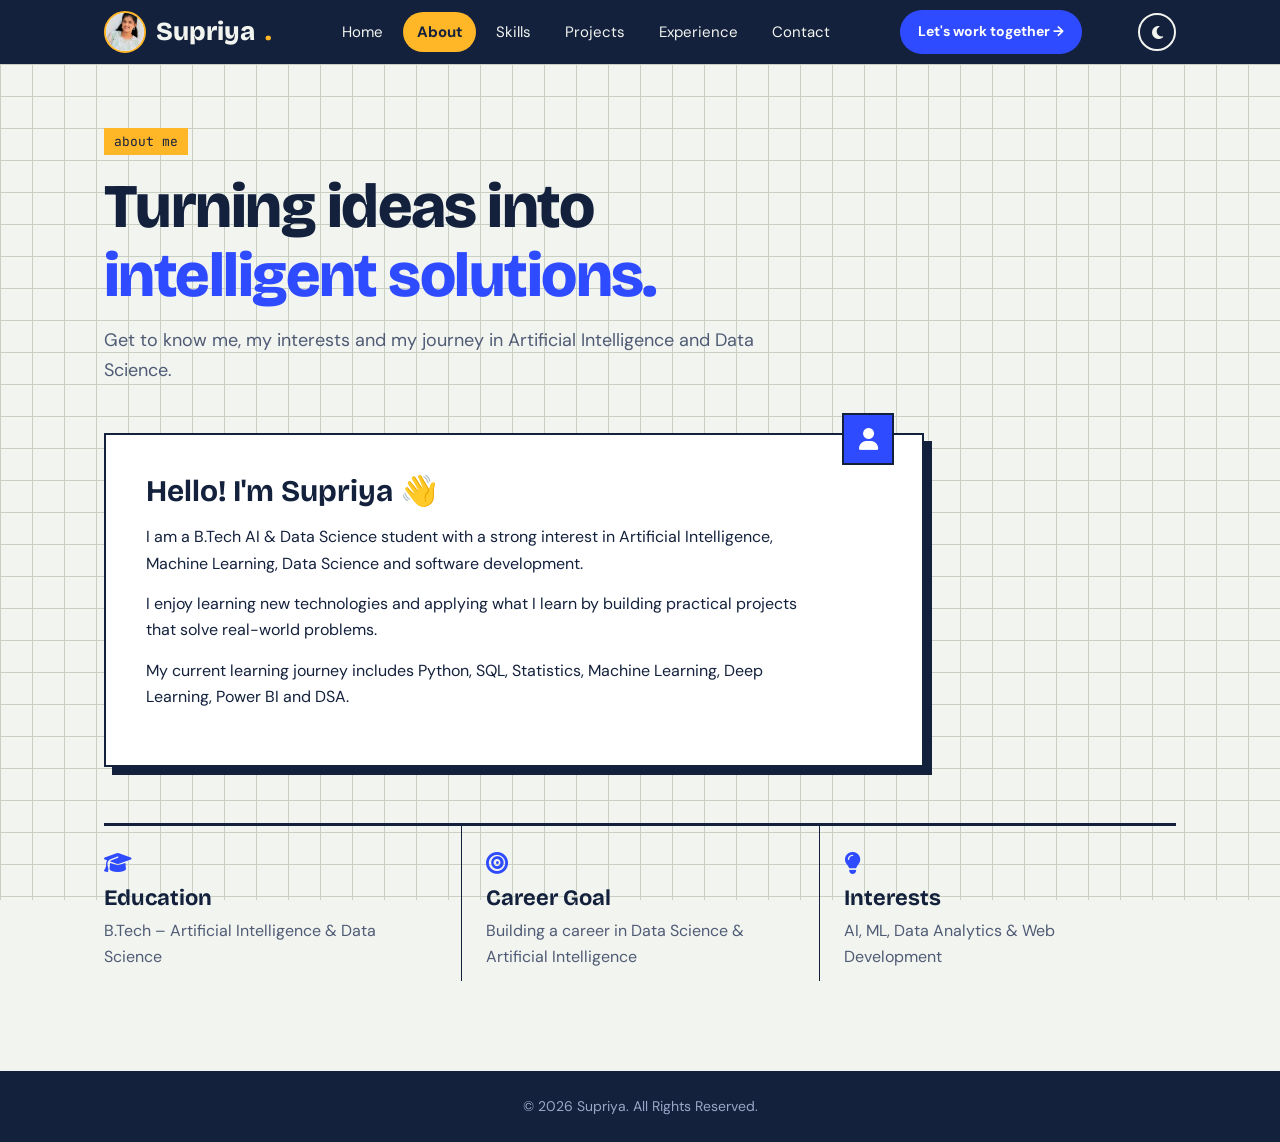
==== portfolio/about.html @ 954cf928 "Add my portfolio" ====
<!DOCTYPE html>
<html lang="en">

<head>

    <meta charset="UTF-8">
    <meta name="viewport" content="width=device-width, initial-scale=1.0">

    <title>About | Supriya</title>

    <link rel="preconnect" href="https://fonts.googleapis.com">
    <link href="https://fonts.googleapis.com/css2?family=Bricolage+Grotesque:wght@600;800&family=DM+Sans:wght@400;500;700&family=JetBrains+Mono&display=swap" rel="stylesheet">
    <link rel="stylesheet" href="style.css">

    <link rel="stylesheet"
          href="https://cdnjs.cloudflare.com/ajax/libs/font-awesome/6.5.2/css/all.min.css">

</head>

<body>
<div class="progress" id="progress"></div>

<header class="navbar">

    <div class="nav-container">

        <a href="index.html" class="logo">
            <img class="logo-photo" src="images/photo.jpeg" alt="Supriya">
            Supriya<span>.</span>
        </a>

        <nav>
            <a href="index.html">Home</a>
            <a href="about.html" class="active">About</a>
            <a href="skills.html">Skills</a>
            <a href="projects.html">Projects</a>
            <a href="experience.html">Experience</a>
            <a href="contact.html">Contact</a>
        </nav>

        <a href="contact.html" class="work-btn">
            Let's work together →
        </a>

        <button class="theme-btn" aria-label="Toggle dark mode" title="Toggle theme"><i class="fa-solid fa-moon"></i></button>

        <button class="menu-btn" aria-label="Menu">☰</button>

    </div>

</header>


<main class="inner-page">

    <div class="page-heading">

        <span>ABOUT ME</span>

        <h1>
            Turning ideas into
            <strong>intelligent solutions.</strong>
        </h1>

        <p>
            Get to know me, my interests and my journey in
            Artificial Intelligence and Data Science.
        </p>

    </div>


    <div class="about-top about-solo">
    <div class="about-card">

        <div class="about-icon">
            <i class="fa-solid fa-user"></i>
        </div>

        <h2>Hello! I'm Supriya 👋</h2>

        <p>
            I am a B.Tech AI & Data Science student with a strong interest
            in Artificial Intelligence, Machine Learning, Data Science
            and software development.
        </p>

        <p>
            I enjoy learning new technologies and applying what I learn
            by building practical projects that solve real-world problems.
        </p>

        <p>
            My current learning journey includes Python, SQL, Statistics,
            Machine Learning, Deep Learning, Power BI and DSA.
        </p>

    </div>


    </div>

<div class="about-grid">

        <div class="info-box">

            <i class="fa-solid fa-graduation-cap"></i>

            <h3>Education</h3>

            <p>
                B.Tech – Artificial Intelligence & Data Science
            </p>

        </div>


        <div class="info-box">

            <i class="fa-solid fa-bullseye"></i>

            <h3>Career Goal</h3>

            <p>
                Building a career in Data Science & Artificial Intelligence
            </p>

        </div>


        <div class="info-box">

            <i class="fa-solid fa-lightbulb"></i>

            <h3>Interests</h3>

            <p>
                AI, ML, Data Analytics & Web Development
            </p>

        </div>

    </div>

</main>


<footer>
    © 2026 Supriya. All Rights Reserved.
</footer>

<button class="to-top" id="toTop" aria-label="Back to top">↑</button>
<script src="script.js"></script>

</body>
</html>
---- portfolio/style.css ----
/* ===== Graph-paper / lab-notebook theme ===== */
:root{
  --paper:#F2F4EF; --ink:#14213D; --cobalt:#2F4BFF; --marigold:#FFB627;
  --rule:#C9D0C3; --white:#FFFFFF; --muted:#4F5B75;
  --head:'Bricolage Grotesque',Georgia,serif; --body:'DM Sans',Arial,sans-serif; --mono:'JetBrains Mono',Consolas,monospace;
}
*{margin:0;padding:0;box-sizing:border-box}
html{scroll-behavior:smooth}
body{font-family:var(--body);color:var(--ink);line-height:1.65;background-color:var(--paper);
  background-image:linear-gradient(var(--rule) 1px,transparent 1px),linear-gradient(90deg,var(--rule) 1px,transparent 1px);
  background-size:32px 32px;background-attachment:fixed}
a{text-decoration:none;color:inherit}
:focus-visible{outline:3px solid var(--cobalt);outline-offset:3px}
h1,h2,h3{font-family:var(--head);line-height:1.1}

/* NAV */
.navbar{position:sticky;top:0;z-index:1000;background:var(--ink);color:var(--paper)}
.nav-container{max-width:1120px;margin:auto;padding:0 24px;height:64px;display:flex;align-items:center;justify-content:space-between;gap:20px}
.logo{display:flex;align-items:center;gap:10px;font-family:var(--head);font-size:26px;font-weight:800}
.logo-photo{width:42px;height:42px;border-radius:50%;object-fit:cover;object-position:50% 20%;border:2px solid var(--marigold);background:var(--white)}
.logo span{color:var(--marigold)}
nav{display:flex;gap:6px}
nav a{padding:8px 14px;font-size:15px;border-radius:999px;transition:background .2s}
nav a:hover{background:rgba(255,255,255,.12)}
nav a.active{background:var(--marigold);color:var(--ink);font-weight:700}
.work-btn{background:var(--cobalt);color:#fff;padding:10px 18px;border-radius:999px;font-weight:700;font-size:14px;white-space:nowrap}
.work-btn:hover{background:#4a63ff}
.menu-btn{display:none;background:none;border:2px solid var(--paper);color:var(--paper);font-size:20px;padding:2px 10px;border-radius:8px;cursor:pointer}

/* HOME */
.home-page{max-width:1120px;margin:auto;padding:72px 24px 90px}
.home-content{display:grid;grid-template-columns:1.1fr .9fr;gap:56px;align-items:center}
.badge{display:inline-block;font-family:var(--mono);font-size:13px;background:var(--white);border:2px solid var(--ink);padding:4px 12px;margin-bottom:22px}
.home-text h1{font-size:clamp(44px,6.5vw,76px);font-weight:800;letter-spacing:-.03em;margin-bottom:22px}
.home-text h1 span{background:linear-gradient(transparent 58%,var(--marigold) 58%);padding:0 4px}
.home-text h2{font-family:var(--body);font-size:20px;font-weight:500;color:var(--muted);max-width:30em;margin-bottom:16px;line-height:1.5}
.home-text h2 span{color:var(--ink);font-weight:700}
.home-text p{max-width:34em;margin-bottom:30px;color:var(--muted)}
.home-buttons{display:flex;gap:14px;flex-wrap:wrap;margin-bottom:30px}
.primary-btn,.outline-btn{display:inline-flex;align-items:center;gap:10px;padding:13px 24px;font-weight:700;border:2px solid var(--ink);transition:transform .15s,box-shadow .15s}
.primary-btn{background:var(--ink);color:var(--paper);box-shadow:5px 5px 0 var(--marigold)}
.outline-btn{background:var(--white);box-shadow:5px 5px 0 var(--cobalt)}
.primary-btn:hover,.outline-btn:hover{transform:translate(-2px,-2px)}
.social-icons{display:flex;gap:12px}
.social-icons a{width:44px;height:44px;display:grid;place-items:center;border:2px solid var(--ink);background:var(--white);font-size:18px}
.social-icons a:hover{background:var(--cobalt);color:#fff}

/* CODE BOX (hero centrepiece) */
.code-box{background:var(--ink);color:#E8ECF8;border:2px solid var(--ink);box-shadow:12px 12px 0 var(--cobalt);font-family:var(--mono);font-size:14px}
.code-header{display:flex;justify-content:space-between;align-items:center;padding:12px 16px;border-bottom:1px solid rgba(255,255,255,.15);color:#9AA6C6;font-size:13px}
.code-header div{display:flex;gap:7px}
.code-header span.red,.code-header span.yellow,.code-header span.green{width:11px;height:11px;border-radius:50%;display:block}
.red{background:#FF6B6B}.yellow{background:var(--marigold)}.green{background:#4ADE80}
.code{padding:20px 18px}
.code p{margin-bottom:6px;white-space:pre-wrap}
.num{display:inline-block;width:28px;color:#5C688A}
.comment{color:#7F8BAE}.purple{color:#9DB0FF}.orange{color:var(--marigold)}


/* INNER PAGES */
.inner-page{max-width:1120px;margin:auto;padding:64px 24px 90px}
.page-heading{margin-bottom:48px;max-width:720px}
.page-heading>span{display:inline-block;font-family:var(--mono);font-size:13px;background:var(--marigold);padding:3px 10px;margin-bottom:18px;text-transform:lowercase}
.page-heading h1{font-size:clamp(38px,5.5vw,62px);font-weight:800;letter-spacing:-.025em;margin-bottom:16px}
.page-heading h1 strong{display:block;color:var(--cobalt);font-weight:800}
.page-heading p{color:var(--muted);font-size:18px}

/* ABOUT */
.about-top{display:grid;grid-template-columns:300px 1fr;gap:40px;align-items:start;margin-bottom:56px}
.about-photo{border:2px solid var(--ink);box-shadow:8px 8px 0 var(--marigold);background:var(--white);padding:10px;transform:rotate(-1.5deg)}
.about-photo img{display:block;width:100%;aspect-ratio:4/5;object-fit:cover;object-position:50% 20%}
.about-card{background:var(--white);border:2px solid var(--ink);box-shadow:8px 8px 0 var(--ink);padding:40px;max-width:820px;position:relative}
.about-icon{position:absolute;top:-22px;right:28px;width:52px;height:52px;display:grid;place-items:center;background:var(--cobalt);color:#fff;font-size:22px;border:2px solid var(--ink)}
.about-card h2{font-size:30px;margin-bottom:16px}
.about-card p{margin-bottom:14px;max-width:62ch}
.about-grid{display:grid;grid-template-columns:repeat(3,1fr);border-top:3px solid var(--ink)}
@media(max-width:860px){.about-top{grid-template-columns:1fr}.about-photo{max-width:280px}}
.info-box{padding:26px 24px 10px 0}
.info-box+.info-box{padding-left:24px;border-left:1px solid var(--ink)}
.info-box i{font-size:22px;color:var(--cobalt);margin-bottom:12px}
.info-box h3{font-size:22px;margin-bottom:8px}
.info-box p{color:var(--muted)}

/* SKILLS (ruled grid, any card count) */
.skills-page-grid{display:grid;grid-template-columns:repeat(4,1fr);gap:2px;border:2px solid var(--ink);background:var(--ink)}
.skill-large-card{padding:28px 22px;background:var(--white);transition:background .2s}
.skill-large-card:hover{background:var(--marigold)}
.skill-large-card i{font-size:30px;color:var(--cobalt);margin-bottom:16px;display:block}
.skill-large-card:hover i{color:var(--ink)}
.skill-large-card h2{font-size:21px;margin-bottom:6px}
.skill-large-card p{font-size:14.5px;color:var(--muted)}
.skill-large-card:hover p{color:var(--ink)}

/* PROJECTS */
.project-page-grid{display:grid;grid-template-columns:repeat(3,1fr);gap:32px}
.project-box{background:var(--white);border:2px solid var(--ink);box-shadow:7px 7px 0 var(--ink);padding:28px;display:flex;flex-direction:column;transition:transform .15s,box-shadow .15s}
.project-box:nth-child(2){box-shadow:7px 7px 0 var(--cobalt)}
.project-box:nth-child(3){box-shadow:7px 7px 0 var(--marigold)}
.project-box:hover{transform:translate(-3px,-3px)}
.project-box-icon{width:54px;height:54px;display:grid;place-items:center;background:var(--ink);color:var(--marigold);font-size:22px;margin-bottom:20px}
.project-box h2{font-size:25px;margin-bottom:10px}
.project-box p{color:var(--muted);margin-bottom:18px;flex:1}
.project-tags{display:flex;flex-wrap:wrap;gap:8px;margin-bottom:22px}
.project-tags span{font-family:var(--mono);font-size:12px;border:1px solid var(--ink);padding:2px 9px}
.view-project{font-weight:700;color:var(--cobalt);border-bottom:2px solid currentColor;align-self:flex-start}
.view-project:hover{color:var(--ink)}

/* EXPERIENCE (timeline) */
.experience-page{position:relative;max-width:820px;padding-left:44px}
.experience-page::before{content:"";position:absolute;left:19px;top:8px;bottom:8px;width:3px;background:var(--ink)}
.experience-box{position:relative;display:block;background:var(--white);border:2px solid var(--ink);padding:26px 28px;margin-bottom:30px}
.experience-icon{position:absolute;left:-44px;top:22px;width:40px;height:40px;display:grid;place-items:center;background:var(--marigold);border:2px solid var(--ink);border-radius:50%;font-size:16px}
.experience-box h2{font-size:28px}
.experience-box h3{font-family:var(--body);font-size:17px;font-weight:600;color:var(--cobalt);margin:4px 0 10px}
.experience-type{display:inline-block;font-family:var(--mono);font-size:12px;background:var(--paper);border:1px solid var(--ink);padding:2px 9px;margin-bottom:14px}
.experience-box ul{padding-left:20px;color:var(--muted)}
.experience-box li{margin-bottom:4px}

/* CONTACT */
.contact-page{max-width:1120px;margin:auto;padding:64px 24px 90px}
.contact-title{margin-bottom:44px}
.contact-title h1{font-size:clamp(38px,5.5vw,62px);font-weight:800;letter-spacing:-.025em;max-width:12em}
.contact-title div{width:96px;height:8px;background:var(--marigold);margin-top:18px}
.contact-content{display:grid;grid-template-columns:1.2fr .8fr;gap:48px;align-items:start}
.contact-form{background:var(--white);border:2px solid var(--ink);box-shadow:8px 8px 0 var(--cobalt);padding:34px}
.contact-form label{display:block;font-weight:700;margin:16px 0 6px}
.contact-form label:first-child{margin-top:0}
.contact-form input,.contact-form textarea{width:100%;padding:12px 14px;font:inherit;border:2px solid var(--ink);background:var(--paper);border-radius:0}
.contact-form input:focus,.contact-form textarea:focus{outline:3px solid var(--cobalt);background:#fff}
.contact-form textarea{resize:vertical}
.contact-form button{margin-top:22px;padding:13px 28px;font:inherit;font-weight:700;color:var(--paper);background:var(--ink);border:2px solid var(--ink);box-shadow:5px 5px 0 var(--marigold);cursor:pointer}
.contact-form button:hover{background:var(--cobalt)}
.contact-intro{font-size:20px;font-family:var(--head);font-weight:600;margin-bottom:18px}
.contact-info a{display:block;padding:16px 0;border-top:2px solid var(--ink);font-weight:500;word-break:break-word}
.contact-info a:last-child{border-bottom:2px solid var(--ink)}
.contact-info a:hover{color:var(--cobalt);padding-left:10px;transition:padding .2s}

footer{background:var(--ink);color:#9AA6C6;text-align:center;padding:24px;font-size:14px}

/* RESPONSIVE */
@media(max-width:960px){
  .home-content,.contact-content{grid-template-columns:1fr}
  .skills-page-grid{grid-template-columns:repeat(2,1fr)}
  .project-page-grid{grid-template-columns:1fr 1fr}
}
@media(max-width:720px){
  .menu-btn{display:block}
  .work-btn{display:none}
  nav{display:none;position:absolute;top:64px;left:0;right:0;flex-direction:column;background:var(--ink);padding:12px 24px 20px}
  nav.mobile-show{display:flex}
  .about-grid{grid-template-columns:1fr}
  .info-box+.info-box{padding-left:0;border-left:0;border-top:1px solid var(--ink)}
  .project-page-grid{grid-template-columns:1fr}
  .about-card,.contact-form{padding:26px}
}
@media(max-width:480px){.skills-page-grid{grid-template-columns:1fr}}
@media(prefers-reduced-motion:reduce){*{transition:none!important}}

.about-solo{grid-template-columns:1fr}

/* ===== ENHANCEMENTS ===== */
.progress{position:fixed;top:0;left:0;height:4px;width:0;background:var(--marigold);z-index:2000}
.theme-btn{background:none;border:2px solid var(--paper);color:var(--paper);width:38px;height:38px;border-radius:50%;cursor:pointer;font-size:15px}
.theme-btn:hover{background:var(--marigold);color:#14213D;border-color:var(--marigold)}
.to-top{position:fixed;right:22px;bottom:22px;width:46px;height:46px;border:2px solid var(--ink);background:var(--marigold);color:#14213D;font-size:20px;font-weight:700;box-shadow:4px 4px 0 var(--ink);cursor:pointer;opacity:0;pointer-events:none;transition:opacity .25s,transform .15s}
.to-top.show{opacity:1;pointer-events:auto}.to-top:hover{transform:translate(-2px,-2px)}

/* hero photo + typed line */
.hero-photo{position:relative;width:200px;margin:0 0 34px auto;border:2px solid var(--ink);background:var(--white);padding:8px;box-shadow:8px 8px 0 var(--marigold);transform:rotate(2deg)}
.hero-photo img{display:block;width:100%;aspect-ratio:1;object-fit:cover;object-position:50% 20%}
.hero-tag{position:absolute;left:-46px;bottom:14px;background:var(--ink);color:#fff;font-family:var(--mono);font-size:12px;padding:5px 11px;white-space:nowrap;transform:rotate(-3deg)}
.hero-tag i{color:#4ADE80;font-size:8px;margin-right:5px;animation:pulse 1.6s infinite}
@keyframes pulse{50%{opacity:.25}}
.typed-line{font-family:var(--mono);font-size:15px;margin-bottom:22px!important}
.typed-line b{color:var(--cobalt)}
.cursor{display:inline-block;width:2px;height:1em;background:var(--cobalt);margin-left:2px;vertical-align:-2px;animation:pulse 1s infinite}

/* stats strip */
.stats{max-width:1120px;margin:0 auto 70px;padding:0 24px;display:grid;grid-template-columns:repeat(4,1fr);gap:0}
.stats div{background:var(--white);border:2px solid var(--ink);margin-left:-2px;padding:22px;text-align:center}
.stats strong{display:block;font-family:var(--head);font-size:44px;color:var(--cobalt);line-height:1}
.stats span{font-family:var(--mono);font-size:12.5px;color:var(--muted)}

/* scroll reveal */
.reveal{opacity:0;transform:translateY(26px);transition:opacity .6s ease,transform .6s ease}
.reveal.in{opacity:1;transform:none}

/* extras */
.status{font-family:var(--mono);font-size:11px;font-style:normal;background:var(--marigold);color:#14213D;padding:2px 7px;vertical-align:middle;margin-left:6px}
.skill-large-card:hover{transform:translateY(-4px)}
.skill-large-card i{transition:transform .25s}.skill-large-card:hover i{transform:scale(1.2) rotate(-6deg)}
.experience-box{transition:transform .2s,box-shadow .2s}.experience-box:hover{transform:translateX(6px);box-shadow:-6px 6px 0 var(--cobalt)}
.form-msg{margin-top:16px;padding:12px 14px;border:2px solid var(--ink);background:#D9F7E4;color:#14213D;font-weight:700}

/* dark mode */
[data-theme="dark"]{--paper:#0E1424;--ink:#E8ECF8;--white:#17203A;--rule:#1B2540;--muted:#9AA6C6}
[data-theme="dark"] .navbar,[data-theme="dark"] footer{background:#070B16;color:#E8ECF8}
[data-theme="dark"] .code-box{background:#070B16}
[data-theme="dark"] .project-box-icon{background:#070B16;border:2px solid var(--marigold)}
[data-theme="dark"] .primary-btn,[data-theme="dark"] .contact-form button{color:#0E1424}
[data-theme="dark"] .hero-tag{background:#070B16}
[data-theme="dark"] .to-top,[data-theme="dark"] .form-msg{color:#14213D}
[data-theme="dark"] .contact-form input,[data-theme="dark"] .contact-form textarea{background:#0E1424;color:#E8ECF8}

@media(max-width:960px){.hero-photo{margin:0 auto 40px}.stats{grid-template-columns:1fr 1fr;gap:12px}.stats div{margin:0}}
@media(prefers-reduced-motion:reduce){.reveal{opacity:1;transform:none}}
.stats strong.dream{font-size:22px;line-height:1.25;padding:6px 0 8px}
.view-project.disabled{color:var(--muted);border-bottom:2px dashed var(--muted);pointer-events:none;cursor:not-allowed}

/* 3D animated cube */
.cube-scene{position:relative;width:120px;height:120px;perspective:700px;margin:10px 50px 70px auto;animation:bob 3.5s ease-in-out infinite}
.cube-scene::after{content:"";position:absolute;left:50%;bottom:-62px;width:110px;height:18px;margin-left:-55px;border-radius:50%;background:rgba(0,0,0,.28);filter:blur(7px);animation:shadow 3.5s ease-in-out infinite}
.cube{position:relative;width:100%;height:100%;transform-style:preserve-3d;animation:spin 16s linear infinite}
.face{position:absolute;inset:0;display:flex;align-items:center;justify-content:center;border:2px solid #14213D;font-family:var(--mono);font-weight:700;font-size:16px;color:#fff;background:rgba(43,74,255,.92)}
.face:nth-child(even){background:rgba(255,184,28,.95);color:#14213D}
.f1{transform:translateZ(60px)}.f2{transform:rotateY(90deg) translateZ(60px)}.f3{transform:rotateY(180deg) translateZ(60px)}
.f4{transform:rotateY(-90deg) translateZ(60px)}.f5{transform:rotateX(90deg) translateZ(60px)}.f6{transform:rotateX(-90deg) translateZ(60px)}
@keyframes spin{from{transform:rotateX(-25deg) rotateY(0)}to{transform:rotateX(-25deg) rotateY(360deg)}}
@keyframes bob{50%{transform:translateY(-14px)}}
@keyframes shadow{50%{transform:scale(.8);opacity:.6}}
@media(max-width:960px){.cube-scene{margin:10px auto 70px}}
@media(prefers-reduced-motion:reduce){.cube,.cube-scene,.cube-scene::after{animation:none}}

/* ===== NEW CONTACT FORM ===== */
.contact-info a.c-card{display:flex;align-items:center;gap:16px;padding:16px;margin-bottom:14px;border:2px solid var(--ink);background:var(--white);transition:transform .15s,box-shadow .15s}
.contact-info a.c-card:hover{padding-left:16px;transform:translate(-3px,-3px);box-shadow:5px 5px 0 var(--cobalt);color:inherit}
.c-card>i{width:44px;height:44px;flex:none;display:grid;place-items:center;background:var(--ink);color:var(--marigold);font-size:18px}
[data-theme="dark"] .c-card>i{background:#070B16}
.c-card strong{display:block;font-family:var(--head)}
.c-card span{font-size:14px;color:var(--muted);word-break:break-all}
.copy-btn{width:100%;padding:12px;font:inherit;font-weight:700;background:var(--marigold);color:#14213D;border:2px solid var(--ink);cursor:pointer;box-shadow:4px 4px 0 var(--ink)}
.copy-btn:hover{transform:translate(-2px,-2px)}

/* ===== CHAT-STYLE CONTACT ===== */
.contact-form.chat{padding:0;display:flex;flex-direction:column;height:500px;overflow:hidden}
.chat-head{display:flex;align-items:center;gap:12px;padding:14px 18px;background:var(--ink);color:var(--paper);border-bottom:2px solid var(--ink)}
.chat-head strong{display:block;font-family:var(--head)}
.chat-head small{font-family:var(--mono);font-size:12px;color:#4ADE80}
.chat-head small i{display:inline-block;width:7px;height:7px;border-radius:50%;background:#4ADE80;margin-right:5px;animation:pulse 1.6s infinite}
.avatar{width:42px;height:42px;border-radius:50%;background:var(--marigold);color:#14213D;display:grid;place-items:center;font-weight:800;font-size:18px;border:2px solid var(--paper)}
.chat-body{flex:1;overflow-y:auto;padding:20px;display:flex;flex-direction:column;gap:14px;background:var(--paper)}
.msg{max-width:82%;padding:11px 15px;border:2px solid var(--ink);line-height:1.5;word-break:break-word;animation:pop .3s ease}
.msg.bot{align-self:flex-start;background:var(--white);box-shadow:3px 3px 0 var(--marigold)}
.msg.me{align-self:flex-end;background:var(--cobalt);color:#fff;box-shadow:-3px 3px 0 var(--ink)}
.msg.typing{display:flex;gap:5px;padding:14px 16px}
.msg.typing span{width:8px;height:8px;border-radius:50%;background:var(--ink);animation:dot 1s infinite}
.msg.typing span:nth-child(2){animation-delay:.15s}.msg.typing span:nth-child(3){animation-delay:.3s}
@keyframes dot{0%,60%,100%{transform:translateY(0);opacity:.4}30%{transform:translateY(-5px);opacity:1}}
@keyframes pop{from{opacity:0;transform:translateY(8px) scale(.96)}}
.chat-input{display:flex;border-top:2px solid var(--ink)}
.contact-form .chat-input input{flex:1;border:0;padding:16px;background:var(--white);color:var(--ink)}
.contact-form .chat-input input:focus{outline:0;background:var(--white)}
.contact-form .chat-input button{margin:0;padding:0 24px;border:0;border-left:2px solid var(--ink);background:var(--marigold);color:#14213D;box-shadow:none}
.contact-form .chat-input button:hover{background:var(--cobalt);color:#fff}
.contact-form .msg button{margin:12px 8px 0 0;padding:9px 14px;font-size:14px;background:var(--marigold);color:#14213D;border:2px solid var(--ink);box-shadow:3px 3px 0 var(--ink)}
.contact-form .msg button:hover{background:var(--cobalt);color:#fff}
.contact-form .msg button.ghost{background:transparent;color:var(--ink);box-shadow:none;border-style:dashed}
[data-theme="dark"] .chat-head{background:#070B16;color:#E8ECF8}
[data-theme="dark"] .msg.typing span{background:#E8ECF8}
[data-theme="dark"] .contact-form .chat-input input{color:#E8ECF8;background:#17203A}
@media(prefers-reduced-motion:reduce){.msg{animation:none}}

/* ===== SINGLE-PAGE SCROLL LANDING ===== */
html{scroll-padding-top:72px}
.scroll-sec.alt{background:var(--white);border-top:2px solid var(--ink);border-bottom:2px solid var(--ink)}
.scroll-sec.alt .about-card,.scroll-sec.alt .info-box,.scroll-sec.alt .project-box,.scroll-sec.alt .experience-box,.scroll-sec.alt .contact-form{background:var(--paper)}
.scroll-sec.alt .contact-form.chat{background:var(--white)}
.home-page{position:relative}
.scroll-down{display:flex;flex-direction:column;align-items:center;gap:4px;margin:50px auto 0;width:max-content;font-family:var(--mono);font-size:12px;color:var(--muted);animation:bounce 1.6s infinite}
.scroll-down:hover{color:var(--cobalt)}
@keyframes bounce{50%{transform:translateY(8px)}}
.stats{margin-top:10px}
@media(prefers-reduced-motion:reduce){.scroll-down{animation:none}}
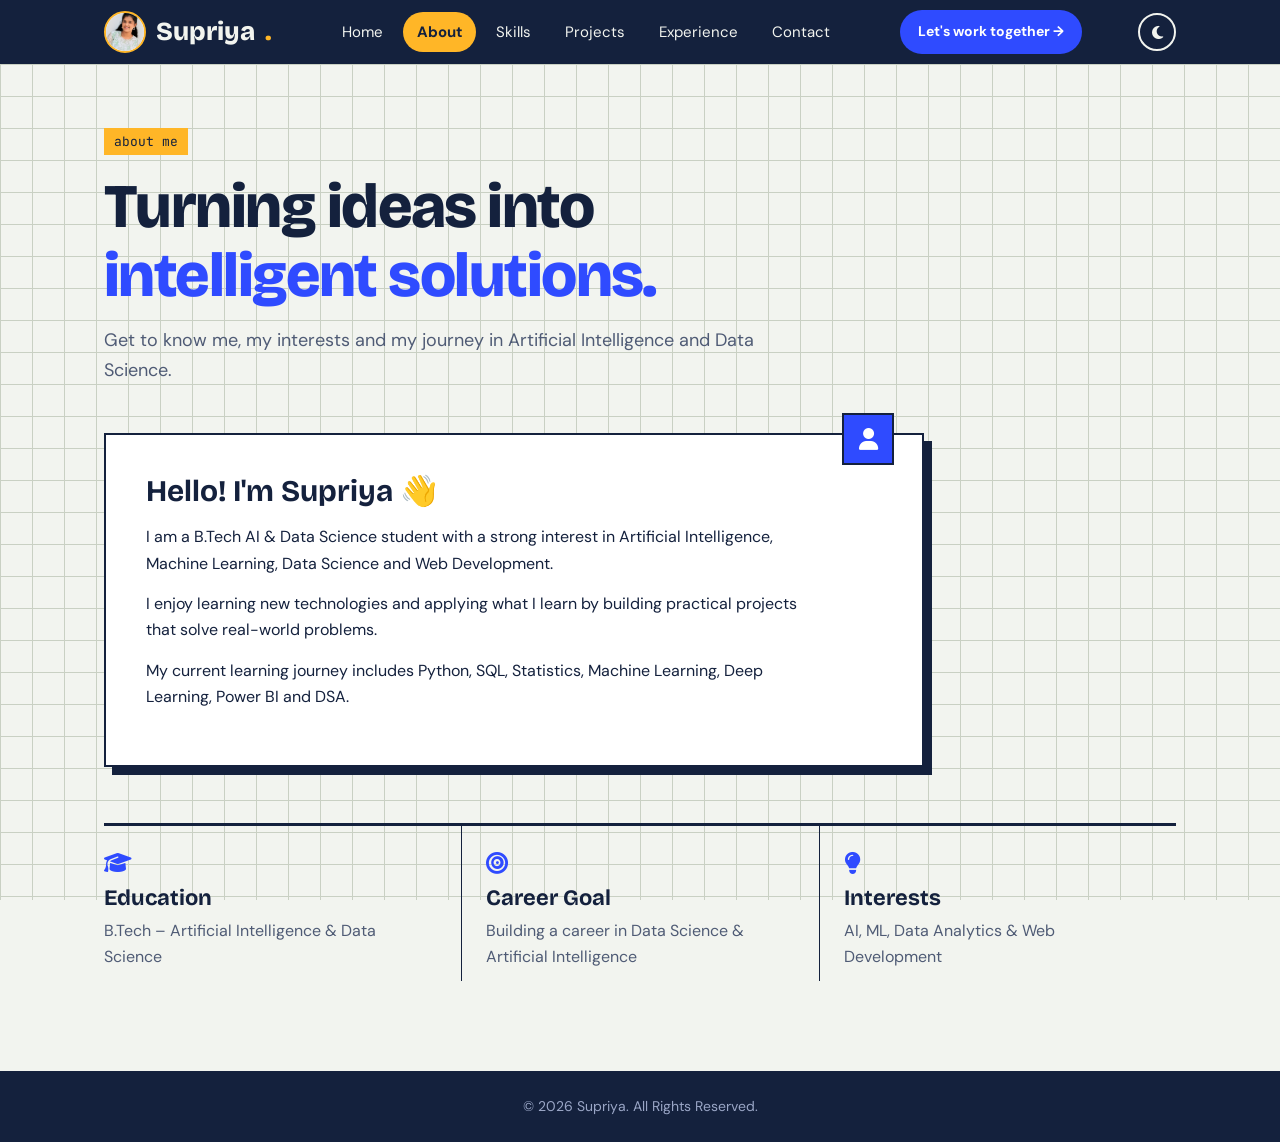
==== commit 7f8fcc4a: "Update About section" ====
--- a/portfolio/about.html
+++ b/portfolio/about.html
@@ -82,7 +82,7 @@
         <p>
             I am a B.Tech AI & Data Science student with a strong interest
             in Artificial Intelligence, Machine Learning, Data Science
-            and software development.
+            and Web Development.
         </p>
 
         <p>
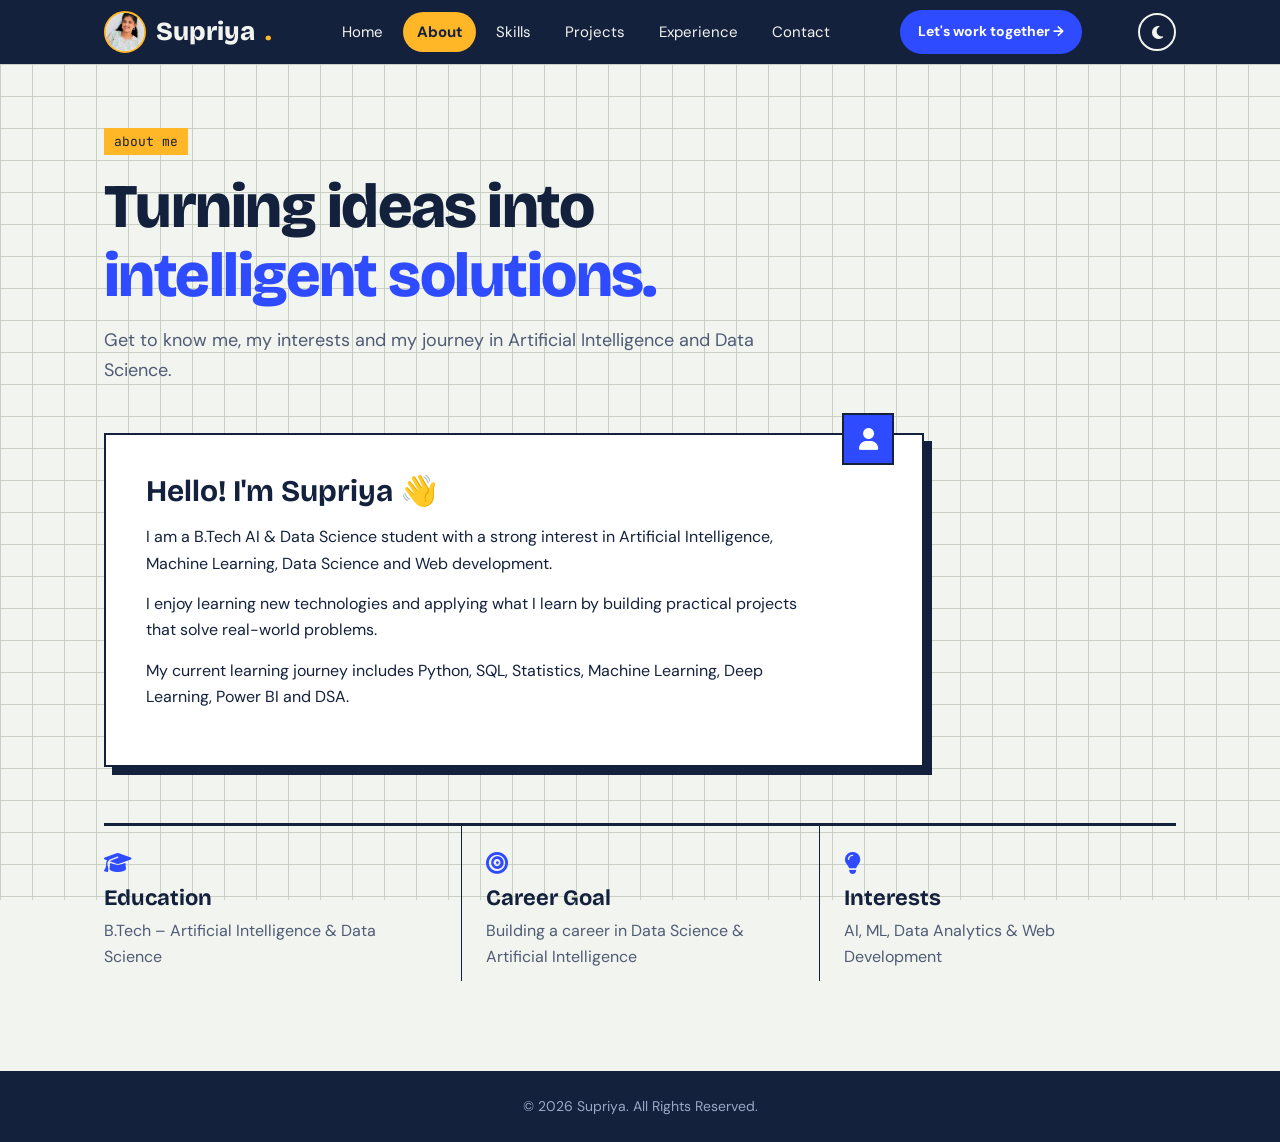
==== commit 475afe93: "Update resume" ====
--- a/portfolio/about.html
+++ b/portfolio/about.html
@@ -82,7 +82,7 @@
         <p>
             I am a B.Tech AI & Data Science student with a strong interest
             in Artificial Intelligence, Machine Learning, Data Science
-            and Web Development.
+            and Web development.
         </p>
 
         <p>
--- a/portfolio/style.css
+++ b/portfolio/style.css
@@ -82,13 +82,13 @@
 .info-box p{color:var(--muted)}
 
 /* SKILLS (ruled grid, any card count) */
-.skills-page-grid{display:grid;grid-template-columns:repeat(4,1fr);gap:2px;border:2px solid var(--ink);background:var(--ink)}
-.skill-large-card{padding:28px 22px;background:var(--white);transition:background .2s}
-.skill-large-card:hover{background:var(--marigold)}
+.skills-page-grid{display:grid;grid-template-columns:repeat(4,minmax(0,1fr));gap:2px;border:2px solid var(--ink);background:var(--ink);align-items:stretch}
+.skill-large-card{display:flex;flex-direction:column;align-items:flex-start;justify-content:flex-start;min-height:220px;padding:28px 22px;background:var(--white);transition:background .2s,transform .2s}
+.skill-large-card:hover{background:var(--marigold);transform:translateY(-4px)}
 .skill-large-card i{font-size:30px;color:var(--cobalt);margin-bottom:16px;display:block}
 .skill-large-card:hover i{color:var(--ink)}
 .skill-large-card h2{font-size:21px;margin-bottom:6px}
-.skill-large-card p{font-size:14.5px;color:var(--muted)}
+.skill-large-card p{font-size:14.5px;color:var(--muted);margin-top:auto}
 .skill-large-card:hover p{color:var(--ink)}
 
 /* PROJECTS */
